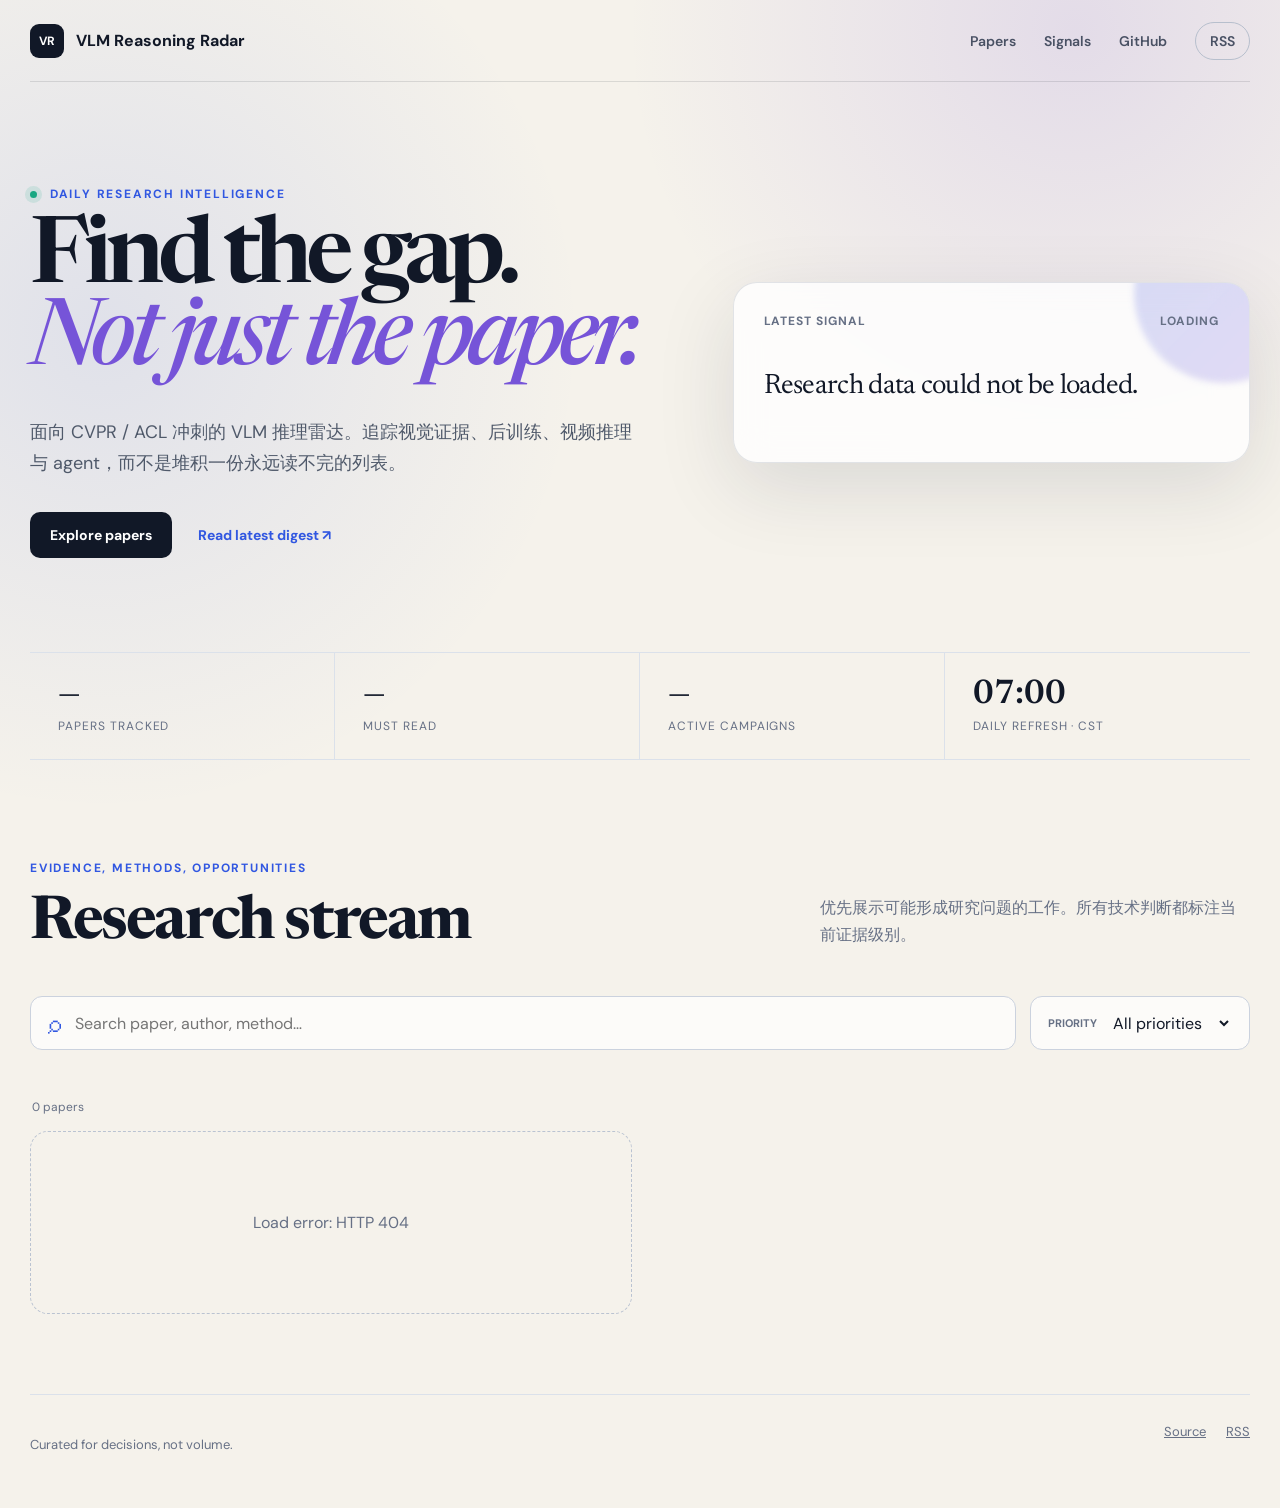
==== site/index.html @ e7623ef9 "Launch VLM reasoning radar" ====
<!doctype html>
<html lang="zh-CN">
  <head>
    <meta charset="utf-8">
    <meta name="viewport" content="width=device-width, initial-scale=1">
    <meta name="description" content="A decision-oriented research radar for grounded VLM reasoning.">
    <meta name="theme-color" content="#0f172a">
    <meta property="og:type" content="website">
    <meta property="og:title" content="VLM Reasoning Radar">
    <meta property="og:description" content="Find the gap. Not just the paper.">
    <meta property="og:url" content="https://echo-ikun.github.io/vlm-reasoning-radar/">
    <meta property="og:image" content="https://echo-ikun.github.io/vlm-reasoning-radar/og.png">
    <meta name="twitter:card" content="summary_large_image">
    <meta name="twitter:title" content="VLM Reasoning Radar">
    <meta name="twitter:description" content="Find the gap. Not just the paper.">
    <meta name="twitter:image" content="https://echo-ikun.github.io/vlm-reasoning-radar/og.png">
    <title>VLM Reasoning Radar</title>
    <link rel="preconnect" href="https://fonts.googleapis.com">
    <link rel="preconnect" href="https://fonts.gstatic.com" crossorigin>
    <link href="https://fonts.googleapis.com/css2?family=DM+Sans:wght@400;500;600;700&family=Newsreader:opsz,wght@6..72,500;6..72,600&display=swap" rel="stylesheet">
    <link rel="alternate" type="application/rss+xml" title="VLM Reasoning Radar" href="./feed.xml">
    <link rel="stylesheet" href="./styles.css">
  </head>
  <body>
    <div class="page-shell">
      <header class="topbar">
        <a class="brand" href="./" aria-label="VLM Reasoning Radar home">
          <span class="brand-mark">VR</span>
          <span>VLM Reasoning Radar</span>
        </a>
        <nav class="topnav" aria-label="Primary navigation">
          <a href="#papers">Papers</a>
          <a href="#signals">Signals</a>
          <a href="https://github.com/echo-ikun/vlm-reasoning-radar">GitHub</a>
          <a class="rss-link" href="./feed.xml">RSS</a>
        </nav>
      </header>

      <main>
        <section class="hero">
          <div class="hero-copy">
            <p class="eyebrow"><span class="live-dot"></span> DAILY RESEARCH INTELLIGENCE</p>
            <h1>Find the gap.<br><em>Not just the paper.</em></h1>
            <p class="hero-intro">面向 CVPR / ACL 冲刺的 VLM 推理雷达。追踪视觉证据、后训练、视频推理与 agent，而不是堆积一份永远读不完的列表。</p>
            <div class="hero-actions">
              <a class="primary-button" href="#papers">Explore papers</a>
              <a class="text-button" id="digest-link" href="#signals">Read latest digest <span>↗</span></a>
            </div>
          </div>
          <aside class="signal-card" id="signals">
            <div class="signal-card-header">
              <span>Latest signal</span>
              <time id="digest-date">Loading</time>
            </div>
            <p class="signal-lead" id="signal-lead">正在装载最新研究判断…</p>
            <div class="signal-list" id="signal-list"></div>
          </aside>
        </section>

        <section class="metrics" aria-label="Radar metrics">
          <div class="metric"><strong id="paper-count">—</strong><span>Papers tracked</span></div>
          <div class="metric"><strong id="must-read-count">—</strong><span>Must read</span></div>
          <div class="metric"><strong id="campaign-count">—</strong><span>Active campaigns</span></div>
          <div class="metric"><strong>07:00</strong><span>Daily refresh · CST</span></div>
        </section>

        <section class="paper-section" id="papers">
          <div class="section-heading">
            <div>
              <p class="eyebrow">EVIDENCE, METHODS, OPPORTUNITIES</p>
              <h2>Research stream</h2>
            </div>
            <p>优先展示可能形成研究问题的工作。所有技术判断都标注当前证据级别。</p>
          </div>

          <div class="filters">
            <label class="search-box">
              <span aria-hidden="true">⌕</span>
              <input id="search-input" type="search" placeholder="Search paper, author, method…" autocomplete="off">
            </label>
            <div class="select-wrap">
              <label for="verdict-filter">Priority</label>
              <select id="verdict-filter">
                <option value="all">All priorities</option>
                <option value="must-read">Must read</option>
                <option value="watchlist">Watchlist</option>
              </select>
            </div>
          </div>

          <div class="campaign-filters" id="campaign-filters" aria-label="Campaign filters"></div>
          <div class="result-meta"><span id="result-count">0 papers</span><span id="last-updated"></span></div>
          <div class="paper-grid" id="paper-grid" aria-live="polite"></div>
          <div class="empty-state" id="empty-state" hidden>No papers match this view.</div>
        </section>
      </main>

      <footer>
        <p>Curated for decisions, not volume.</p>
        <div><a href="https://github.com/echo-ikun/vlm-reasoning-radar">Source</a><a href="./feed.xml">RSS</a></div>
      </footer>
    </div>
    <script src="./app.js" defer></script>
  </body>
</html>
---- site/styles.css ----
:root {
  --ink: #111827;
  --muted: #667085;
  --line: #dbe1ea;
  --paper: #f5f2eb;
  --surface: rgba(255, 255, 255, 0.78);
  --blue: #3157e1;
  --violet: #7654d8;
  --amber: #d97706;
  --green: #138a72;
  --shadow: 0 24px 80px rgba(24, 35, 58, 0.12);
}

* { box-sizing: border-box; }
html { scroll-behavior: smooth; }
body {
  margin: 0;
  color: var(--ink);
  background:
    radial-gradient(circle at 84% 2%, rgba(118, 84, 216, 0.14), transparent 28rem),
    radial-gradient(circle at 8% 22%, rgba(49, 87, 225, 0.11), transparent 30rem),
    var(--paper);
  font-family: "DM Sans", system-ui, sans-serif;
}

a { color: inherit; }
.page-shell { width: min(1220px, calc(100% - 40px)); margin: 0 auto; }
.topbar {
  min-height: 82px;
  display: flex;
  align-items: center;
  justify-content: space-between;
  border-bottom: 1px solid rgba(17, 24, 39, 0.12);
}
.brand { display: inline-flex; align-items: center; gap: 12px; font-weight: 700; text-decoration: none; }
.brand-mark {
  width: 34px; height: 34px; display: grid; place-items: center;
  color: white; background: var(--ink); border-radius: 9px; font-size: 12px; letter-spacing: -0.03em;
}
.topnav { display: flex; align-items: center; gap: 28px; font-size: 14px; font-weight: 600; }
.topnav a { text-decoration: none; color: #495164; }
.topnav a:hover { color: var(--ink); }
.rss-link { padding: 9px 14px; border: 1px solid #b7bfcd; border-radius: 999px; }

.hero { min-height: 570px; display: grid; grid-template-columns: 1.1fr 0.9fr; gap: 70px; align-items: center; padding: 78px 0 68px; }
.eyebrow { margin: 0 0 18px; color: var(--blue); font-size: 12px; font-weight: 700; letter-spacing: 0.15em; }
.live-dot { display: inline-block; width: 7px; height: 7px; margin-right: 8px; border-radius: 50%; background: #19a782; box-shadow: 0 0 0 5px rgba(25, 167, 130, 0.13); }
h1, h2 { font-family: "Newsreader", Georgia, serif; }
h1 { margin: 0; max-width: 700px; font-size: clamp(58px, 7.2vw, 98px); line-height: 0.88; letter-spacing: -0.065em; font-weight: 600; }
h1 em { color: var(--violet); font-weight: 500; }
.hero-intro { max-width: 610px; margin: 34px 0 0; color: #4f596a; font-size: 18px; line-height: 1.75; }
.hero-actions { display: flex; align-items: center; gap: 26px; margin-top: 32px; }
.primary-button { padding: 14px 20px; color: white; background: var(--ink); border-radius: 10px; text-decoration: none; font-size: 14px; font-weight: 700; }
.text-button { color: var(--blue); font-size: 14px; font-weight: 700; text-decoration: none; }

.signal-card { position: relative; padding: 30px; overflow: hidden; border: 1px solid rgba(102, 112, 133, 0.18); border-radius: 24px; background: var(--surface); box-shadow: var(--shadow); backdrop-filter: blur(18px); }
.signal-card::before { content: ""; position: absolute; width: 180px; height: 180px; right: -65px; top: -80px; border-radius: 50%; background: linear-gradient(135deg, rgba(49,87,225,.19), rgba(118,84,216,.2)); filter: blur(3px); }
.signal-card-header { position: relative; display: flex; justify-content: space-between; color: var(--muted); font-size: 12px; font-weight: 700; letter-spacing: 0.08em; text-transform: uppercase; }
.signal-lead { position: relative; margin: 40px 0 28px; font-family: "Newsreader", Georgia, serif; font-size: 28px; line-height: 1.25; letter-spacing: -0.025em; }
.signal-list { display: grid; gap: 12px; }
.signal-item { display: flex; gap: 12px; padding-top: 14px; border-top: 1px solid var(--line); color: #4f596a; font-size: 13px; line-height: 1.45; }
.signal-item b { color: var(--blue); }

.metrics { display: grid; grid-template-columns: repeat(4, 1fr); border-top: 1px solid var(--line); border-bottom: 1px solid var(--line); }
.metric { display: grid; gap: 6px; padding: 25px 28px; border-right: 1px solid var(--line); }
.metric:last-child { border-right: 0; }
.metric strong { font-family: "Newsreader", Georgia, serif; font-size: 34px; font-weight: 600; }
.metric span { color: var(--muted); font-size: 12px; text-transform: uppercase; letter-spacing: 0.08em; }

.paper-section { padding: 100px 0 80px; }
.section-heading { display: flex; justify-content: space-between; gap: 40px; align-items: end; }
.section-heading h2 { margin: 0; font-size: 60px; letter-spacing: -0.04em; }
.section-heading > p { max-width: 430px; margin: 0 0 6px; color: var(--muted); line-height: 1.65; }
.filters { display: grid; grid-template-columns: 1fr 220px; gap: 14px; margin-top: 42px; }
.search-box, .select-wrap { min-height: 54px; display: flex; align-items: center; gap: 12px; padding: 0 17px; border: 1px solid #cbd2de; border-radius: 12px; background: rgba(255,255,255,.7); }
.search-box span { color: var(--blue); font-size: 26px; }
.search-box input, .select-wrap select { width: 100%; border: 0; outline: 0; background: transparent; font: inherit; color: var(--ink); }
.select-wrap { display: grid; grid-template-columns: auto 1fr; }
.select-wrap label { color: var(--muted); font-size: 11px; font-weight: 700; text-transform: uppercase; }
.campaign-filters { display: flex; flex-wrap: wrap; gap: 8px; margin: 18px 0; }
.campaign-filter { padding: 8px 12px; border: 1px solid #cbd2de; border-radius: 999px; color: #4f596a; background: transparent; cursor: pointer; font: 600 12px "DM Sans", sans-serif; }
.campaign-filter.active { color: white; border-color: var(--blue); background: var(--blue); }
.result-meta { display: flex; justify-content: space-between; padding: 13px 2px 16px; color: var(--muted); font-size: 12px; }
.paper-grid { display: grid; grid-template-columns: repeat(2, minmax(0, 1fr)); gap: 16px; }
.paper-card { min-height: 322px; display: flex; flex-direction: column; padding: 25px; border: 1px solid rgba(102,112,133,.22); border-radius: 18px; background: rgba(255,255,255,.72); transition: transform .2s ease, border-color .2s ease, box-shadow .2s ease; }
.paper-card:hover { transform: translateY(-3px); border-color: rgba(49,87,225,.42); box-shadow: 0 18px 42px rgba(30,44,70,.09); }
.paper-card-top { display: flex; align-items: center; justify-content: space-between; gap: 12px; }
.verdict { padding: 6px 9px; border-radius: 999px; color: #8a4b00; background: #fff1d6; font-size: 10px; font-weight: 700; text-transform: uppercase; letter-spacing: .08em; }
.verdict.must-read { color: #1746bb; background: #e5ebff; }
.score { font-family: "Newsreader", serif; color: var(--violet); font-size: 22px; font-weight: 600; }
.paper-card h3 { margin: 22px 0 10px; font-family: "Newsreader", Georgia, serif; font-size: 27px; line-height: 1.08; letter-spacing: -.025em; }
.paper-card h3 a { text-decoration: none; }
.authors { margin: 0; color: var(--muted); font-size: 12px; }
.paper-problem { margin: 22px 0; color: #455064; font-size: 14px; line-height: 1.6; }
.paper-footer { display: flex; justify-content: space-between; gap: 12px; align-items: end; margin-top: auto; }
.chips { display: flex; flex-wrap: wrap; gap: 6px; }
.chip { padding: 5px 8px; border-radius: 7px; color: #586175; background: #edf0f5; font-size: 10px; font-weight: 600; }
.evidence { color: var(--green); font-size: 10px; font-weight: 700; white-space: nowrap; }
.empty-state { padding: 80px; text-align: center; color: var(--muted); border: 1px dashed #bac3d1; border-radius: 18px; }

footer { display: flex; justify-content: space-between; padding: 28px 0 42px; border-top: 1px solid var(--line); color: var(--muted); font-size: 13px; }
footer div { display: flex; gap: 20px; }

@media (max-width: 860px) {
  .page-shell { width: min(100% - 24px, 720px); }
  .topnav a:not(.rss-link) { display: none; }
  .hero { grid-template-columns: 1fr; gap: 45px; padding-top: 58px; }
  .metrics { grid-template-columns: repeat(2, 1fr); }
  .metric:nth-child(2) { border-right: 0; }
  .metric:nth-child(-n+2) { border-bottom: 1px solid var(--line); }
  .section-heading { display: grid; }
  .filters, .paper-grid { grid-template-columns: 1fr; }
}

@media (max-width: 520px) {
  h1 { font-size: 58px; }
  .hero-intro { font-size: 16px; }
  .hero-actions { align-items: flex-start; flex-direction: column; }
  .signal-card { padding: 22px; }
  .signal-lead { font-size: 24px; }
  .metrics { grid-template-columns: 1fr 1fr; }
  .metric { padding: 20px 14px; }
  .metric strong { font-size: 28px; }
  .section-heading h2 { font-size: 48px; }
  .paper-card { padding: 20px; }
  .result-meta { gap: 12px; }
}
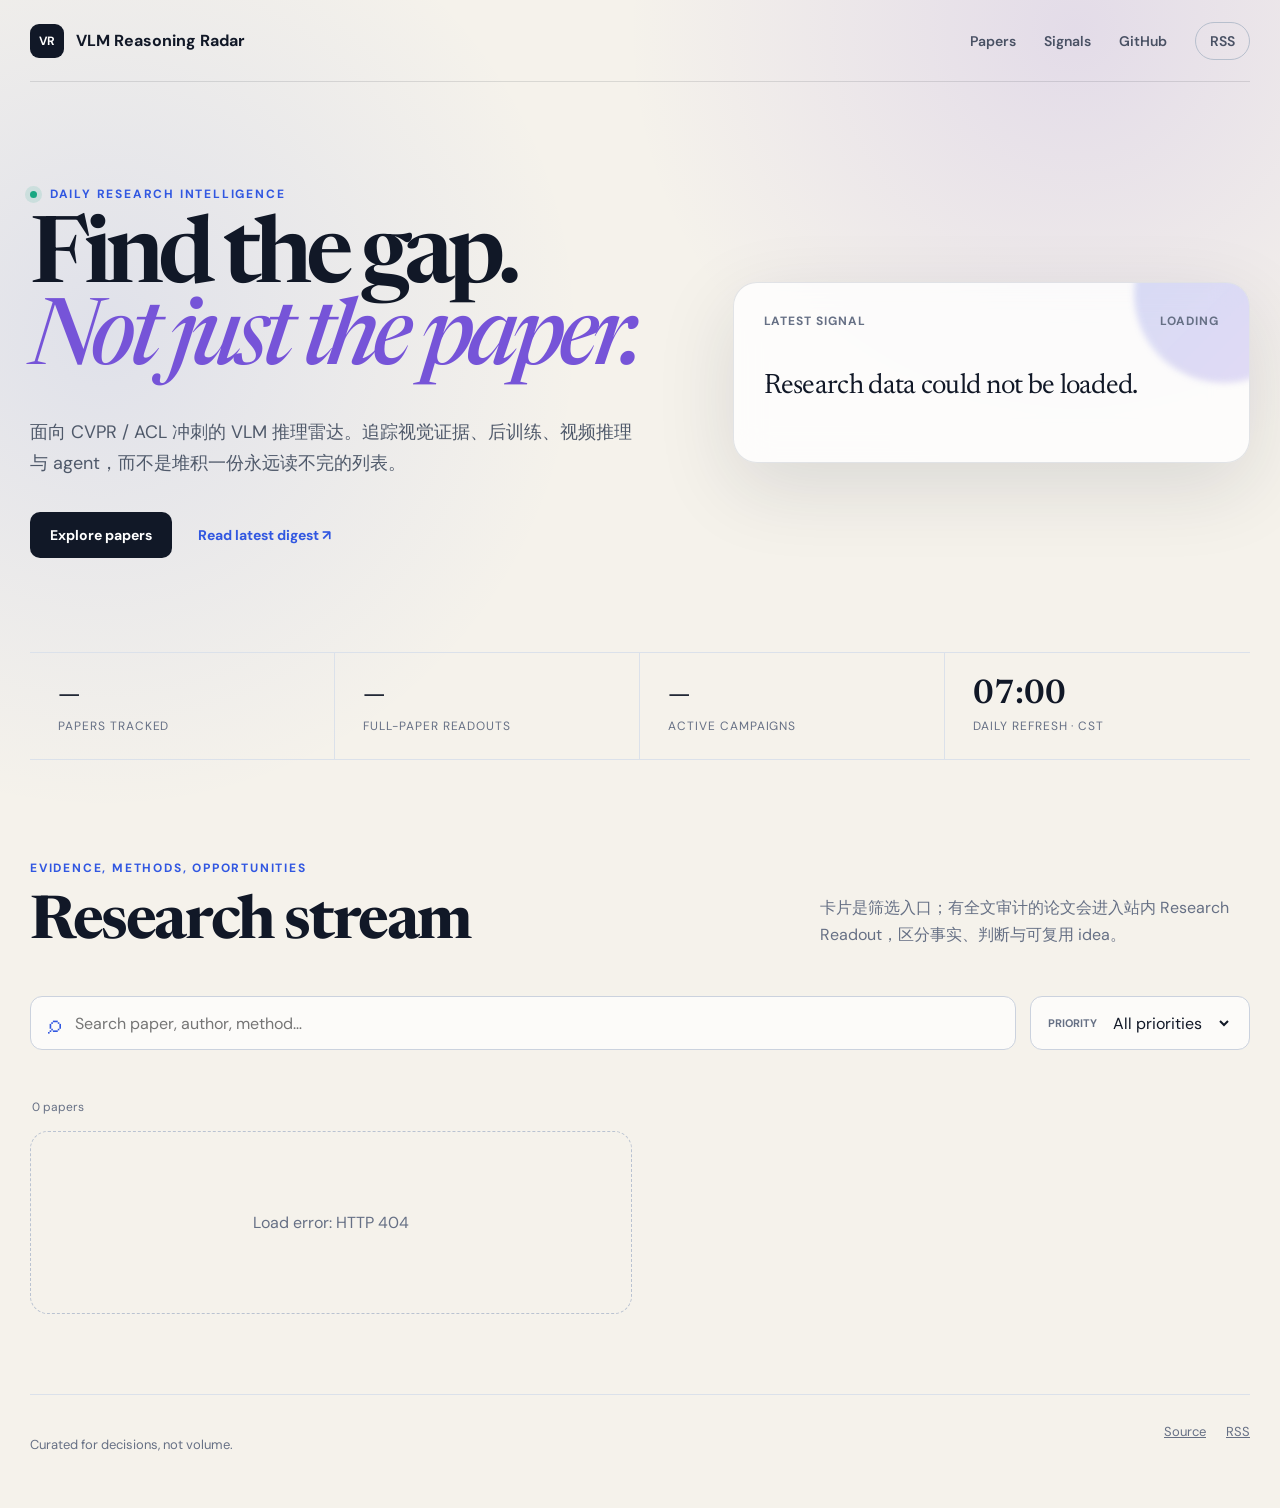
==== commit d9e34e76: "Build full-paper research readouts" ====
--- a/site/index.html
+++ b/site/index.html
@@ -59,7 +59,7 @@
 
         <section class="metrics" aria-label="Radar metrics">
           <div class="metric"><strong id="paper-count">—</strong><span>Papers tracked</span></div>
-          <div class="metric"><strong id="must-read-count">—</strong><span>Must read</span></div>
+          <div class="metric"><strong id="deep-read-count">—</strong><span>Full-paper readouts</span></div>
           <div class="metric"><strong id="campaign-count">—</strong><span>Active campaigns</span></div>
           <div class="metric"><strong>07:00</strong><span>Daily refresh · CST</span></div>
         </section>
@@ -70,7 +70,7 @@
               <p class="eyebrow">EVIDENCE, METHODS, OPPORTUNITIES</p>
               <h2>Research stream</h2>
             </div>
-            <p>优先展示可能形成研究问题的工作。所有技术判断都标注当前证据级别。</p>
+            <p>卡片是筛选入口；有全文审计的论文会进入站内 Research Readout，区分事实、判断与可复用 idea。</p>
           </div>
 
           <div class="filters">
@@ -82,7 +82,7 @@
               <label for="verdict-filter">Priority</label>
               <select id="verdict-filter">
                 <option value="all">All priorities</option>
-                <option value="must-read">Must read</option>
+                <option value="must-read">Deep-read candidates</option>
                 <option value="watchlist">Watchlist</option>
               </select>
             </div>
--- a/site/styles.css
+++ b/site/styles.css
@@ -88,15 +88,125 @@
 .verdict { padding: 6px 9px; border-radius: 999px; color: #8a4b00; background: #fff1d6; font-size: 10px; font-weight: 700; text-transform: uppercase; letter-spacing: .08em; }
 .verdict.must-read { color: #1746bb; background: #e5ebff; }
 .score { font-family: "Newsreader", serif; color: var(--violet); font-size: 22px; font-weight: 600; }
+.readout-badge { padding: 6px 9px; color: #08715f; background: #dff8ef; border-radius: 999px; font-size: 10px; font-weight: 800; letter-spacing: .08em; }
 .paper-card h3 { margin: 22px 0 10px; font-family: "Newsreader", Georgia, serif; font-size: 27px; line-height: 1.08; letter-spacing: -.025em; }
 .paper-card h3 a { text-decoration: none; }
 .authors { margin: 0; color: var(--muted); font-size: 12px; }
 .paper-problem { margin: 22px 0; color: #455064; font-size: 14px; line-height: 1.6; }
+.paper-problem.de-narrated { margin-bottom: 12px; font-weight: 600; color: #263247; }
+.paper-why { margin: 0 0 20px; padding-left: 13px; color: #586175; border-left: 3px solid rgba(118,84,216,.35); font-size: 12px; line-height: 1.6; display: -webkit-box; -webkit-line-clamp: 3; -webkit-box-orient: vertical; overflow: hidden; }
 .paper-footer { display: flex; justify-content: space-between; gap: 12px; align-items: end; margin-top: auto; }
 .chips { display: flex; flex-wrap: wrap; gap: 6px; }
 .chip { padding: 5px 8px; border-radius: 7px; color: #586175; background: #edf0f5; font-size: 10px; font-weight: 600; }
 .evidence { color: var(--green); font-size: 10px; font-weight: 700; white-space: nowrap; }
+.card-actions { display: flex; justify-content: space-between; align-items: center; gap: 14px; margin-top: 18px; padding-top: 16px; border-top: 1px solid var(--line); }
+.readout-link, .source-link { font-size: 12px; font-weight: 700; text-decoration: none; }
+.readout-link { color: var(--blue); }
+.source-link { color: var(--muted); }
 .empty-state { padding: 80px; text-align: center; color: var(--muted); border: 1px dashed #bac3d1; border-radius: 18px; }
+
+/* Full-paper research readout */
+.readout-shell { max-width: 1160px; }
+.readout-main { padding: 58px 0 90px; }
+.readout-loading, .readout-error { min-height: 62vh; display: grid; place-content: center; gap: 18px; text-align: center; color: var(--muted); }
+.readout-error h1 { font-size: 52px; }
+.readout-hero { padding: 38px 0 76px; }
+.readout-meta { display: flex; flex-wrap: wrap; gap: 8px; margin-bottom: 24px; }
+.readout-pill { display: inline-flex; align-items: center; width: fit-content; padding: 5px 8px; border-radius: 999px; color: #586175; background: #edf0f5; font-size: 9px; font-weight: 800; letter-spacing: .07em; }
+.readout-pill.green { color: #08715f; background: #dff8ef; }
+.readout-pill.blue { color: #1746bb; background: #e5ebff; }
+.readout-pill.violet { color: #6241bf; background: #eee8ff; }
+.readout-pill.red { color: #a63325; background: #ffe8e3; }
+.readout-title { max-width: 1000px; font-size: clamp(46px, 6.3vw, 82px); line-height: .96; }
+.readout-authors { margin: 24px 0 0; color: var(--muted); font-size: 14px; }
+.readout-decision { max-width: 930px; margin-top: 40px; padding: 28px 30px; border-left: 4px solid var(--violet); border-radius: 0 18px 18px 0; background: rgba(255,255,255,.66); }
+.fact-tag { display: inline-block; color: var(--violet); font-size: 9px; font-weight: 800; letter-spacing: .12em; }
+.decision-one-liner { margin: 14px 0 9px; font-family: "Newsreader", Georgia, serif; font-size: 30px; line-height: 1.25; letter-spacing: -.02em; }
+.decision-bottom { margin: 0; color: #4f596a; line-height: 1.65; }
+.readout-actions { display: flex; flex-wrap: wrap; gap: 10px; margin-top: 24px; }
+.secondary-button { padding: 13px 18px; border: 1px solid #bac3d1; border-radius: 10px; color: #414b5c; background: rgba(255,255,255,.5); text-decoration: none; font-size: 13px; font-weight: 700; }
+.readout-section { padding: 78px 0; border-top: 1px solid var(--line); }
+.readout-section-heading { display: flex; justify-content: space-between; gap: 30px; align-items: end; margin-bottom: 34px; }
+.readout-section-heading .eyebrow { margin: 0 0 10px; }
+.readout-section-heading h2 { margin: 0; font-size: clamp(40px, 5vw, 62px); line-height: 1; letter-spacing: -.04em; }
+.section-intro { max-width: 720px; margin: -10px 0 30px; color: var(--muted); line-height: 1.7; }
+.narrative-grid { display: grid; grid-template-columns: 1fr 1fr; gap: 14px; }
+.narrative-card { min-height: 260px; padding: 28px; border: 1px solid var(--line); border-radius: 18px; background: rgba(255,255,255,.64); }
+.narrative-card.actual { color: white; border-color: #1d2940; background: #152034; }
+.narrative-label { color: var(--muted); font-size: 10px; font-weight: 800; letter-spacing: .1em; text-transform: uppercase; }
+.narrative-card.actual .narrative-label { color: #aebbd2; }
+.narrative-card p { margin: 24px 0 0; font-family: "Newsreader", Georgia, serif; font-size: 25px; line-height: 1.35; }
+.why-panel { margin-top: 14px; padding: 26px 28px; border-radius: 18px; background: linear-gradient(135deg, rgba(118,84,216,.12), rgba(49,87,225,.08)); }
+.why-panel h3 { margin: 10px 0 8px; font-family: "Newsreader", Georgia, serif; font-size: 28px; }
+.why-panel p { max-width: 920px; margin: 0; color: #4b566a; line-height: 1.7; }
+.fact-grid { display: grid; grid-template-columns: repeat(4, 1fr); gap: 10px; }
+.fact-card { min-height: 160px; padding: 20px; border: 1px solid var(--line); border-radius: 14px; background: rgba(255,255,255,.62); }
+.fact-label { color: var(--blue); font-size: 9px; font-weight: 800; letter-spacing: .1em; text-transform: uppercase; }
+.fact-card p { margin: 18px 0 0; color: #424d60; font-size: 13px; line-height: 1.58; }
+.model-grid { display: grid; grid-template-columns: 1fr 1fr; gap: 12px; margin-top: 22px; }
+.model-card { padding: 24px; border-radius: 16px; color: white; background: #182338; }
+.model-card h3 { display: inline; margin: 0 10px 0 0; font-family: "Newsreader", serif; font-size: 27px; }
+.model-card p { margin: 13px 0 0; color: #c7d1e2; font-size: 13px; line-height: 1.6; }
+.model-role { font-weight: 700; }
+.method-layout { display: grid; grid-template-columns: 1.1fr .9fr; gap: 18px; align-items: stretch; }
+.pipeline-list { display: grid; gap: 0; margin: 0; padding: 0; counter-reset: method; list-style: none; }
+.pipeline-list li { position: relative; min-height: 74px; padding: 18px 18px 18px 68px; border-bottom: 1px solid var(--line); color: #3f4a5d; line-height: 1.6; }
+.pipeline-list li::before { counter-increment: method; content: counter(method, decimal-leading-zero); position: absolute; left: 12px; top: 18px; color: var(--violet); font-family: "Newsreader", serif; font-size: 25px; }
+.true-delta { padding: 30px; border-radius: 18px; color: white; background: linear-gradient(145deg, #3157e1, #6948c8); }
+.true-delta .fact-tag { color: #d9dfff; }
+.true-delta h3 { margin: 20px 0 12px; font-family: "Newsreader", serif; font-size: 34px; }
+.true-delta p { margin: 0; color: #edf0ff; line-height: 1.75; }
+.compare-grid { display: grid; grid-template-columns: 1fr 1fr; gap: 12px; margin-top: 18px; }
+.compare-card { padding: 25px; border: 1px solid var(--line); border-radius: 16px; background: rgba(255,255,255,.6); }
+.compare-card.warning { border-color: #e8c6a1; background: rgba(255,244,228,.7); }
+.compare-card h3 { margin: 0 0 15px; font-family: "Newsreader", serif; font-size: 26px; }
+.readout-list { display: grid; gap: 10px; margin: 0; padding-left: 20px; color: #4d586a; line-height: 1.6; }
+.table-wrap { overflow-x: auto; border: 1px solid var(--line); border-radius: 16px; background: rgba(255,255,255,.64); }
+.benchmark-table { width: 100%; min-width: 920px; border-collapse: collapse; font-size: 12px; }
+.benchmark-table th { padding: 14px 16px; color: var(--muted); background: #eef1f6; text-align: left; font-size: 9px; letter-spacing: .08em; text-transform: uppercase; }
+.benchmark-table td { padding: 18px 16px; border-top: 1px solid var(--line); color: #455064; line-height: 1.55; vertical-align: top; }
+.benchmark-table p { margin: 0 0 5px; }
+.benchmark-table small, .benchmark-name span { display: block; margin-top: 5px; color: var(--muted); }
+.benchmark-name strong { color: var(--ink); font-family: "Newsreader", serif; font-size: 20px; }
+.benchmark-read { background: rgba(118,84,216,.045); font-weight: 600; }
+.asset-status { display: grid; grid-template-columns: auto 1fr; gap: 14px; align-items: center; margin-bottom: 16px; padding: 18px; border: 1px solid #efb9af; border-radius: 14px; background: #fff0ed; }
+.asset-status p { margin: 0; color: #6f3c33; line-height: 1.6; }
+.audit-grid { display: grid; grid-template-columns: repeat(2, 1fr); gap: 12px; }
+.audit-card { padding: 24px; border: 1px solid var(--line); border-radius: 16px; background: rgba(255,255,255,.62); }
+.audit-card.severity-high { border-color: #e5aaa0; }
+.audit-top { display: flex; justify-content: space-between; }
+.audit-card h3 { margin: 20px 0 10px; font-family: "Newsreader", serif; font-size: 25px; line-height: 1.25; }
+.audit-support, .audit-interpretation { margin: 9px 0 0; color: #596477; font-size: 12px; line-height: 1.62; }
+.audit-interpretation { padding-top: 10px; border-top: 1px solid var(--line); font-weight: 600; }
+.lineage-list { position: relative; display: grid; gap: 10px; }
+.lineage-card { display: grid; grid-template-columns: 74px minmax(220px, .8fr) minmax(220px, .7fr) 1fr; gap: 18px; align-items: start; padding: 22px; border: 1px solid var(--line); border-radius: 14px; background: rgba(255,255,255,.56); }
+.lineage-title { color: var(--ink); font-family: "Newsreader", serif; font-size: 20px; font-weight: 600; line-height: 1.2; text-decoration: none; }
+.lineage-relation, .lineage-card p { margin: 0; color: #586175; font-size: 12px; line-height: 1.58; }
+.lineage-relation { font-weight: 700; }
+.judgment-layout { display: grid; grid-template-columns: .8fr 1.2fr; gap: 16px; }
+.judgment-scores, .judgment-notes { padding: 26px; border: 1px solid var(--line); border-radius: 16px; background: rgba(255,255,255,.62); }
+.judgment-scores h3 { margin: 0 0 24px; font-family: "Newsreader", serif; font-size: 26px; }
+.judgment-score { margin-top: 17px; }
+.judgment-score-head { display: flex; justify-content: space-between; color: #4c5668; font-size: 12px; }
+.score-track { height: 7px; margin-top: 7px; overflow: hidden; border-radius: 999px; background: #e1e5ec; }
+.score-fill { display: block; height: 100%; border-radius: inherit; background: linear-gradient(90deg, var(--blue), var(--violet)); }
+.judgment-notes { display: grid; gap: 12px; }
+.judgment-note { padding: 20px; border-radius: 12px; background: #eff8f4; }
+.judgment-note.oversold { background: #fff0ed; }
+.judgment-note p { margin: 12px 0 0; color: #455064; line-height: 1.7; }
+.subheading { margin: 28px 0 14px; font-family: "Newsreader", serif; font-size: 26px; }
+.idea-grid { display: grid; grid-template-columns: repeat(3, 1fr); gap: 12px; }
+.idea-card { display: flex; flex-direction: column; padding: 25px; border: 1px solid rgba(118,84,216,.24); border-radius: 18px; background: rgba(255,255,255,.68); }
+.idea-head { display: flex; justify-content: space-between; align-items: center; }
+.idea-number { color: var(--violet); font-family: "Newsreader", serif; font-size: 30px; }
+.idea-card h3 { min-height: 64px; margin: 18px 0 8px; font-family: "Newsreader", serif; font-size: 27px; line-height: 1.15; }
+.idea-card h4 { margin: 20px 0 6px; color: var(--blue); font-size: 10px; letter-spacing: .08em; text-transform: uppercase; }
+.idea-card p { margin: 0; color: #535e70; font-size: 12px; line-height: 1.65; }
+.idea-insight { min-height: 80px; font-weight: 600; }
+.idea-venues { display: flex; gap: 6px; margin-top: auto; padding-top: 20px; }
+.next-action { display: grid; grid-template-columns: auto 1fr; gap: 16px; align-items: start; margin-top: 18px; padding: 24px; border-radius: 16px; color: white; background: #172238; }
+.next-action .fact-tag { color: #aebcf2; }
+.next-action p { margin: 0; line-height: 1.65; }
 
 footer { display: flex; justify-content: space-between; padding: 28px 0 42px; border-top: 1px solid var(--line); color: var(--muted); font-size: 13px; }
 footer div { display: flex; gap: 20px; }
@@ -110,6 +220,10 @@
   .metric:nth-child(-n+2) { border-bottom: 1px solid var(--line); }
   .section-heading { display: grid; }
   .filters, .paper-grid { grid-template-columns: 1fr; }
+  .narrative-grid, .method-layout, .compare-grid, .model-grid, .judgment-layout, .idea-grid { grid-template-columns: 1fr; }
+  .fact-grid, .audit-grid { grid-template-columns: repeat(2, 1fr); }
+  .lineage-card { grid-template-columns: 74px 1fr; }
+  .lineage-card p { grid-column: 2; }
 }
 
 @media (max-width: 520px) {
@@ -124,5 +238,16 @@
   .section-heading h2 { font-size: 48px; }
   .paper-card { padding: 20px; }
   .result-meta { gap: 12px; }
-}
-
+  .readout-main { padding-top: 28px; }
+  .readout-hero { padding-bottom: 52px; }
+  .readout-title { font-size: 44px; }
+  .decision-one-liner { font-size: 25px; }
+  .readout-decision { padding: 22px; }
+  .readout-section { padding: 58px 0; }
+  .fact-grid, .audit-grid { grid-template-columns: 1fr; }
+  .narrative-card { min-height: 0; }
+  .narrative-card p { font-size: 22px; }
+  .lineage-card { grid-template-columns: 1fr; }
+  .lineage-card p { grid-column: auto; }
+  .next-action, .asset-status { grid-template-columns: 1fr; }
+}
